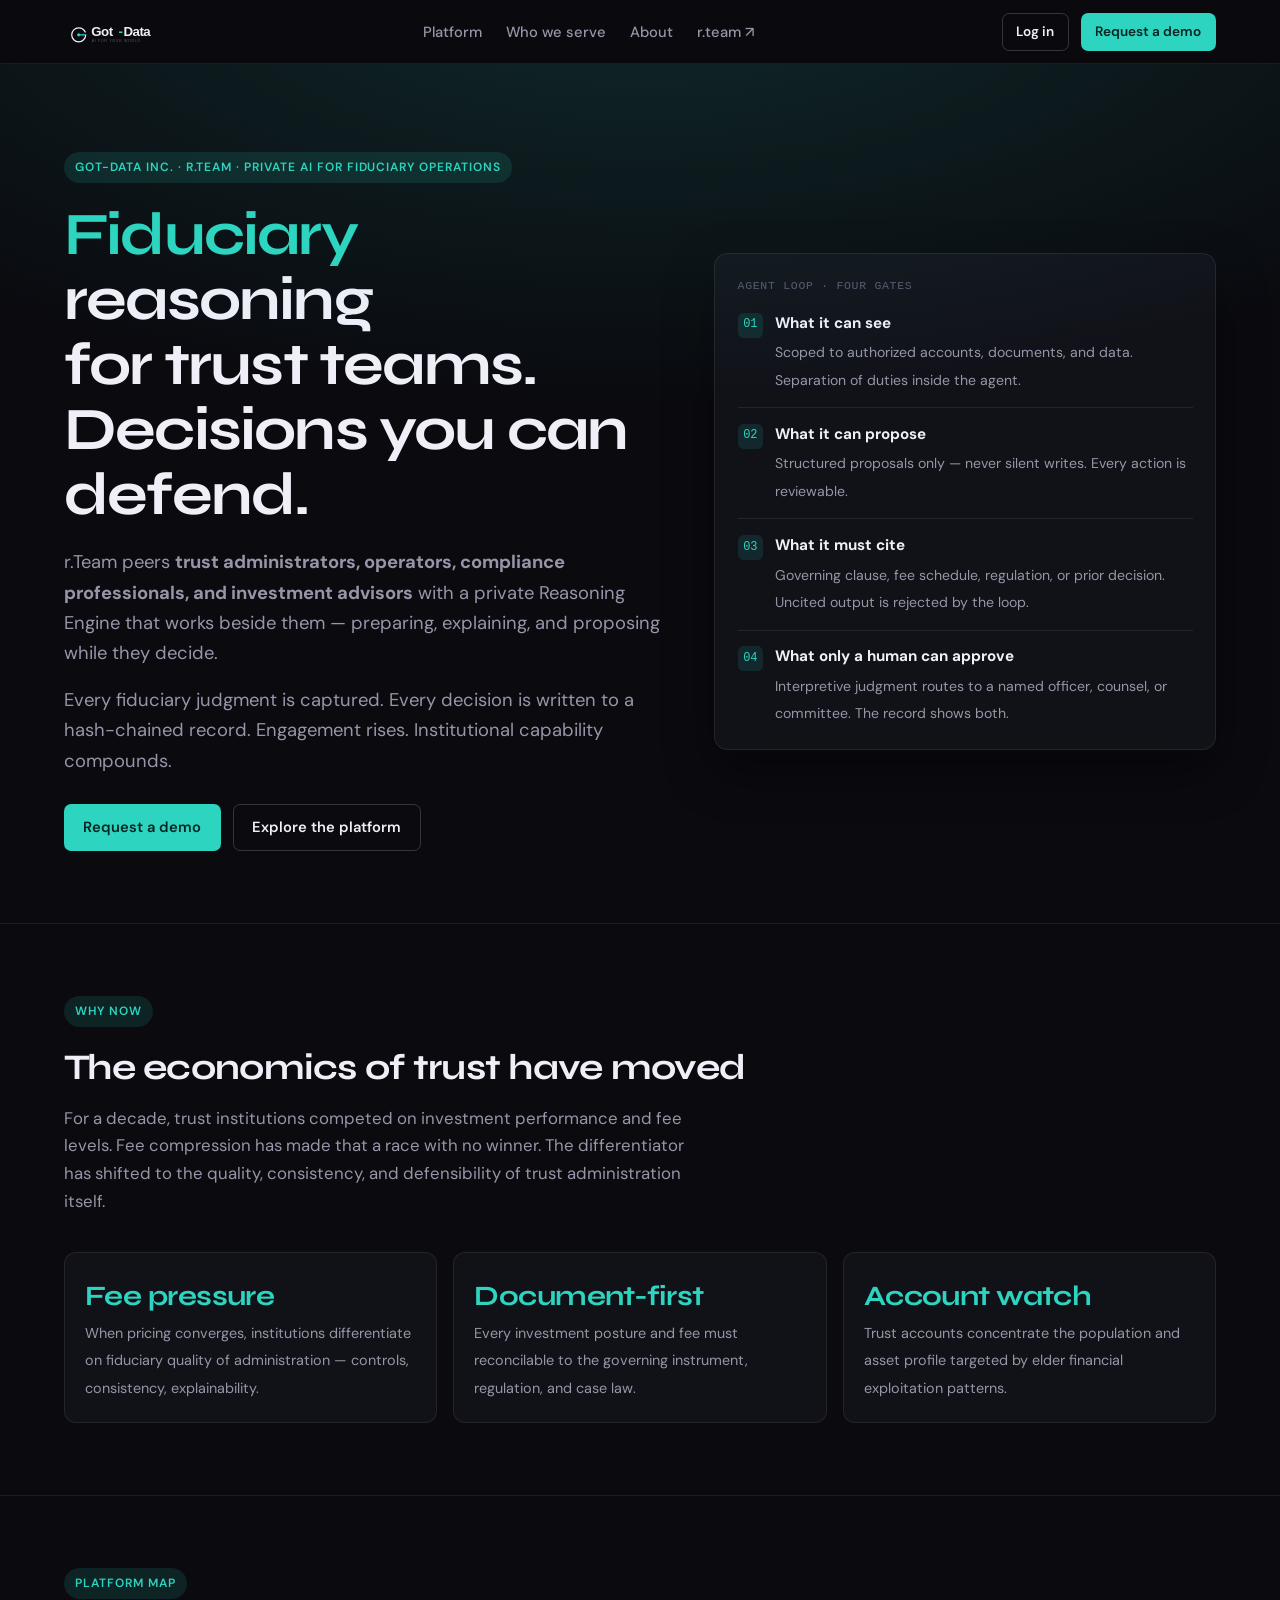
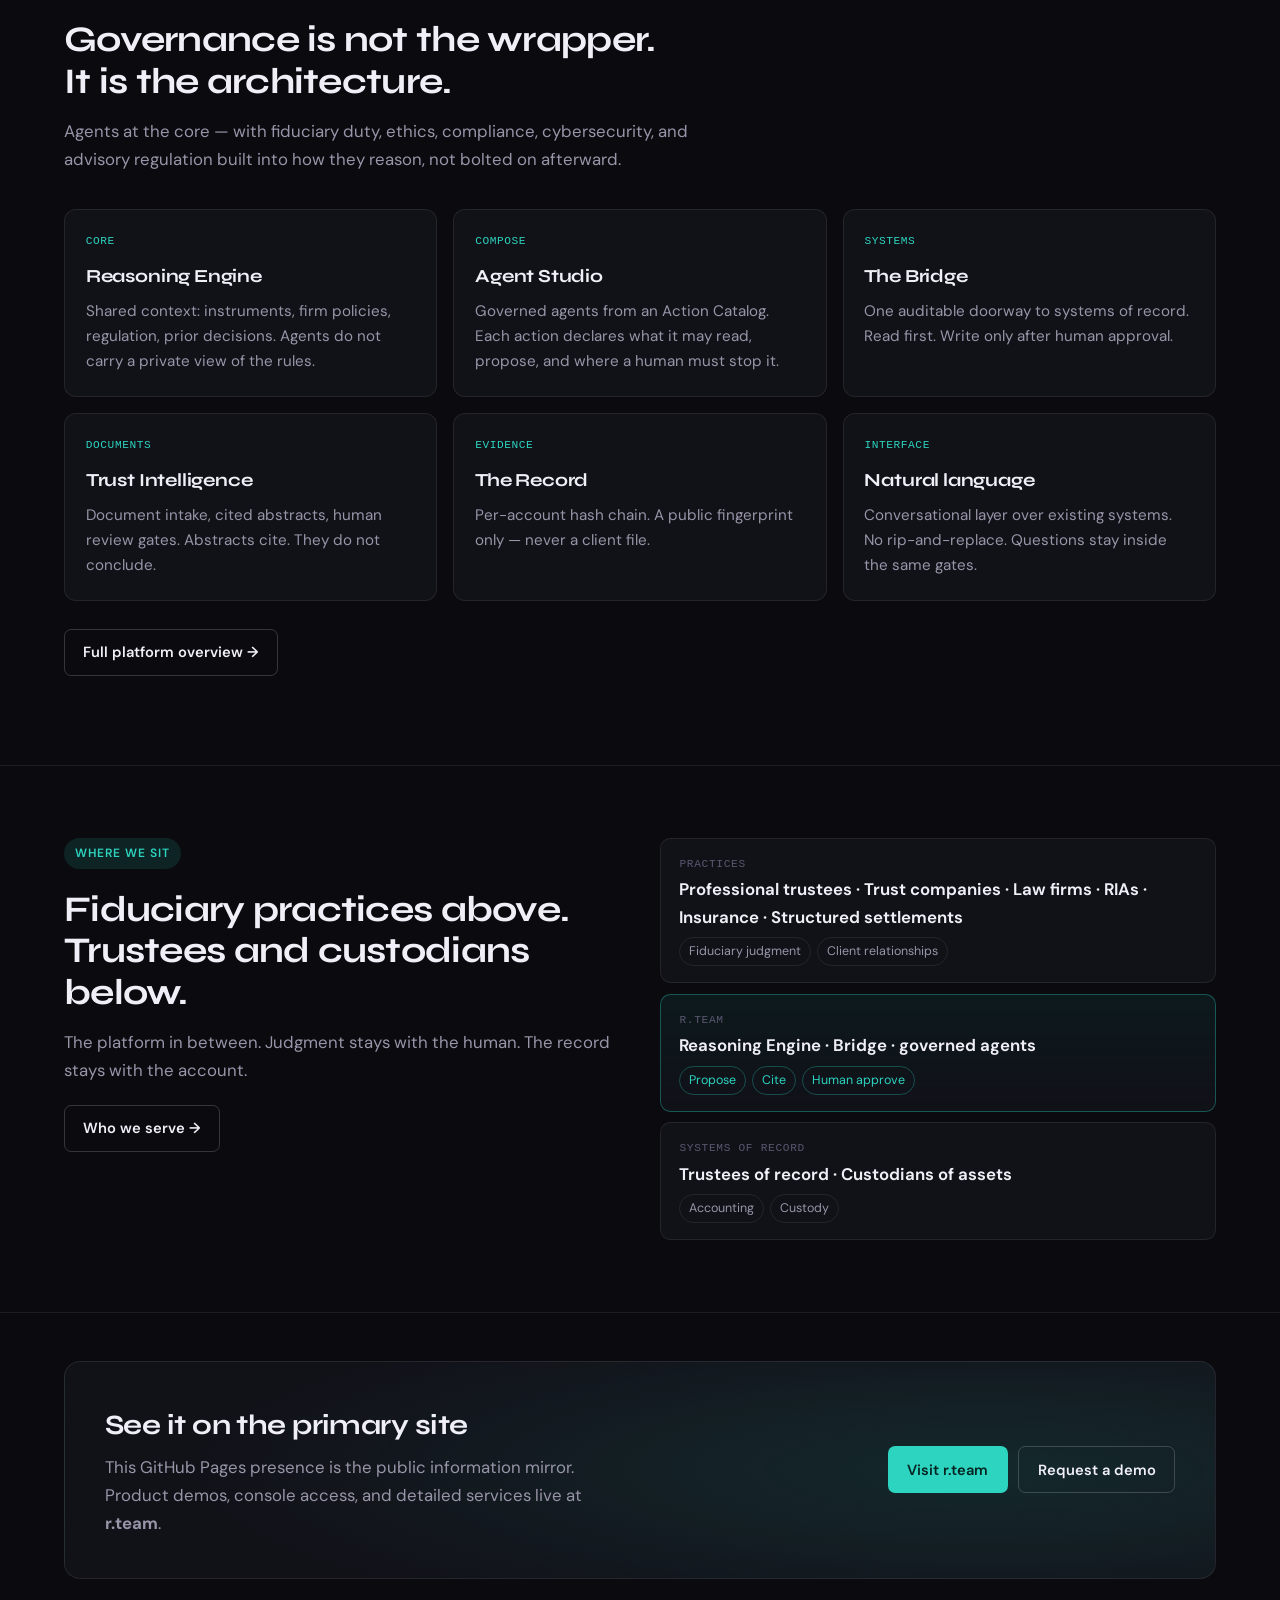
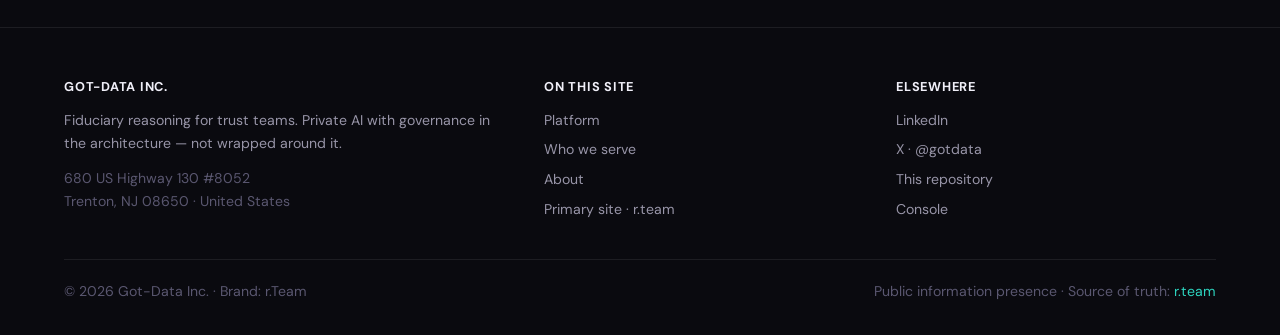
==== index.html @ 8ccc6026 "Add public Got-Data / r.Team information site Seasoned static presence for GitHub Pages: home, platf" ====
<!DOCTYPE html>
<html lang="en">
<head>
  <meta charset="utf-8" />
  <meta name="viewport" content="width=device-width, initial-scale=1" />
  <meta name="theme-color" content="#2DD4BF" />
  <title>r.Team by Got-Data | Fiduciary Reasoning for Trust Teams</title>
  <meta name="description" content="Public presence for r.Team by Got-Data Inc. — private fiduciary reasoning for trust administrators, operators, compliance, and investment advisors." />
  <meta property="og:title" content="r.Team by Got-Data | Fiduciary Reasoning for Trust Teams" />
  <meta property="og:description" content="Public presence for r.Team by Got-Data Inc. — private fiduciary reasoning for trust administrators, operators, compliance, and investment advisors." />
  <meta property="og:type" content="website" />
  <meta property="og:url" content="https://steve-rteam.github.io/got-data/index.html" />
  <meta property="og:site_name" content="r.Team by Got-Data Inc." />
  <link rel="canonical" href="https://steve-rteam.github.io/got-data/index.html" />
  <link rel="icon" href="assets/icon.svg" type="image/svg+xml" />
  <link rel="preconnect" href="https://fonts.googleapis.com" />
  <link rel="preconnect" href="https://fonts.gstatic.com" crossorigin />
  <link href="https://fonts.googleapis.com/css2?family=DM+Sans:ital,opsz,wght@0,9..40,400;0,9..40,500;0,9..40,600;0,9..40,700;1,9..40,400&family=Syne:wght@600;700;800&display=swap" rel="stylesheet" />
  <link rel="stylesheet" href="css/site.css" />
  <script type="application/ld+json">
  {{
    "@context": "https://schema.org",
    "@type": "Organization",
    "name": "Got-Data Inc.",
    "alternateName": ["Got Data", "GotData", "r.Team"],
    "url": "https://r.team",
    "description": "Fiduciary Reasoning Platform built with agents at the core — for trust companies, RIAs, family offices, and bank wealth and trust departments.",
    "logo": "https://steve-rteam.github.io/got-data/assets/logo.svg",
    "brand": {{"@type": "Brand", "name": "r.Team"}},
    "founder": {{"@type": "Person", "name": "Steve Quinn", "jobTitle": "Founder & Context Architect"}},
    "sameAs": [
      "https://www.linkedin.com/company/got-data-inc",
      "https://x.com/gotdata",
      "https://github.com/steve-rteam/got-data"
    ],
    "address": {{
      "@type": "PostalAddress",
      "streetAddress": "680 US Highway 130 #8052",
      "addressLocality": "Trenton",
      "addressRegion": "NJ",
      "postalCode": "08650",
      "addressCountry": "US"
    }}
  }}
  </script>
</head>
<body>
  <a class="skip" href="#main">Skip to main content</a>
  <header class="site-header">
    <div class="container header-inner">
      <a class="brand" href="index.html" aria-label="r.Team home">
        <img src="assets/logo.svg" alt="r.Team — Got-Data Inc." height="28" />
      </a>
      <nav class="nav" aria-label="Primary">
        <a href="platform.html">Platform</a>
        <a href="who-we-serve.html">Who we serve</a>
        <a href="about.html">About</a>
        <a href="https://r.team" rel="noopener">r.team ↗</a>
      </nav>
      <div class="header-cta">
        <a class="btn btn-ghost btn-sm" href="https://console.r.team" rel="noopener">Log in</a>
        <a class="btn btn-primary btn-sm" href="https://r.team/contact?intent=demo" rel="noopener">Request a demo</a>
      </div>
      <button class="nav-toggle" type="button" aria-expanded="false" aria-controls="mobile-nav" id="nav-toggle">Menu</button>
    </div>
    <div class="mobile-nav" id="mobile-nav" hidden>
      <a href="platform.html">Platform</a>
      <a href="who-we-serve.html">Who we serve</a>
      <a href="about.html">About</a>
      <a href="https://r.team" rel="noopener">r.team</a>
      <a href="https://r.team/contact?intent=demo" rel="noopener">Request a demo</a>
    </div>
  </header>
  <main id="main">

<section class="hero">
  <div class="container hero-grid">
    <div>
      <span class="section-label">Got-Data Inc. · r.Team · Private AI for fiduciary operations</span>
      <h1><span class="accent">Fiduciary</span> reasoning<br/>for trust teams.<br/>Decisions you can defend.</h1>
      <p class="lead">
        r.Team peers <strong>trust administrators, operators, compliance professionals, and investment advisors</strong>
        with a private Reasoning Engine that works beside them — preparing, explaining, and proposing while they decide.
      </p>
      <p class="lead">
        Every fiduciary judgment is captured. Every decision is written to a hash-chained record.
        Engagement rises. Institutional capability compounds.
      </p>
      <div class="hero-actions">
        <a class="btn btn-primary" href="https://r.team/contact?intent=demo" rel="noopener">Request a demo</a>
        <a class="btn btn-ghost" href="platform.html">Explore the platform</a>
      </div>
    </div>
    <aside class="panel" aria-label="Four fiduciary gates">
      <p class="panel-title">Agent loop · four gates</p>
      <div class="gate">
        <div class="gate-item"><div class="gate-num">01</div><div><strong>What it can see</strong><span>Scoped to authorized accounts, documents, and data. Separation of duties inside the agent.</span></div></div>
        <div class="gate-item"><div class="gate-num">02</div><div><strong>What it can propose</strong><span>Structured proposals only — never silent writes. Every action is reviewable.</span></div></div>
        <div class="gate-item"><div class="gate-num">03</div><div><strong>What it must cite</strong><span>Governing clause, fee schedule, regulation, or prior decision. Uncited output is rejected by the loop.</span></div></div>
        <div class="gate-item"><div class="gate-num">04</div><div><strong>What only a human can approve</strong><span>Interpretive judgment routes to a named officer, counsel, or committee. The record shows both.</span></div></div>
      </div>
    </aside>
  </div>
</section>

<section>
  <div class="container">
    <span class="section-label">Why now</span>
    <h2 class="h2">The economics of trust have moved</h2>
    <p class="section-intro">
      For a decade, trust institutions competed on investment performance and fee levels.
      Fee compression has made that a race with no winner. The differentiator has shifted to the
      quality, consistency, and defensibility of trust administration itself.
    </p>
    <div class="stats">
      <div class="stat"><strong>Fee pressure</strong><span>When pricing converges, institutions differentiate on fiduciary quality of administration — controls, consistency, explainability.</span></div>
      <div class="stat"><strong>Document-first</strong><span>Every investment posture and fee must reconcilable to the governing instrument, regulation, and case law.</span></div>
      <div class="stat"><strong>Account watch</strong><span>Trust accounts concentrate the population and asset profile targeted by elder financial exploitation patterns.</span></div>
    </div>
  </div>
</section>

<section>
  <div class="container">
    <span class="section-label">Platform map</span>
    <h2 class="h2">Governance is not the wrapper.<br/>It is the architecture.</h2>
    <p class="section-intro">
      Agents at the core — with fiduciary duty, ethics, compliance, cybersecurity, and advisory
      regulation built into how they reason, not bolted on afterward.
    </p>
    <div class="cards">
      <article class="card"><div class="meta">Core</div><h3>Reasoning Engine</h3><p>Shared context: instruments, firm policies, regulation, prior decisions. Agents do not carry a private view of the rules.</p></article>
      <article class="card"><div class="meta">Compose</div><h3>Agent Studio</h3><p>Governed agents from an Action Catalog. Each action declares what it may read, propose, and where a human must stop it.</p></article>
      <article class="card"><div class="meta">Systems</div><h3>The Bridge</h3><p>One auditable doorway to systems of record. Read first. Write only after human approval.</p></article>
      <article class="card"><div class="meta">Documents</div><h3>Trust Intelligence</h3><p>Document intake, cited abstracts, human review gates. Abstracts cite. They do not conclude.</p></article>
      <article class="card"><div class="meta">Evidence</div><h3>The Record</h3><p>Per-account hash chain. A public fingerprint only — never a client file.</p></article>
      <article class="card"><div class="meta">Interface</div><h3>Natural language</h3><p>Conversational layer over existing systems. No rip-and-replace. Questions stay inside the same gates.</p></article>
    </div>
    <p style="margin-top:1.75rem"><a class="btn btn-ghost" href="platform.html">Full platform overview →</a></p>
  </div>
</section>

<section>
  <div class="container split">
    <div>
      <span class="section-label">Where we sit</span>
      <h2 class="h2">Fiduciary practices above.<br/>Trustees and custodians below.</h2>
      <p class="section-intro" style="margin-bottom:1.25rem">
        The platform in between. Judgment stays with the human. The record stays with the account.
      </p>
      <a class="btn btn-ghost" href="who-we-serve.html">Who we serve →</a>
    </div>
    <div class="stack-layers" aria-label="Stack diagram">
      <div class="layer">
        <div class="label">Practices</div>
        <div class="title">Professional trustees · Trust companies · Law firms · RIAs · Insurance · Structured settlements</div>
        <div class="chips"><span class="chip">Fiduciary judgment</span><span class="chip">Client relationships</span></div>
      </div>
      <div class="layer mid">
        <div class="label">r.Team</div>
        <div class="title">Reasoning Engine · Bridge · governed agents</div>
        <div class="chips"><span class="chip">Propose</span><span class="chip">Cite</span><span class="chip">Human approve</span></div>
      </div>
      <div class="layer">
        <div class="label">Systems of record</div>
        <div class="title">Trustees of record · Custodians of assets</div>
        <div class="chips"><span class="chip">Accounting</span><span class="chip">Custody</span></div>
      </div>
    </div>
  </div>
</section>

<section class="tight">
  <div class="container">
    <div class="cta-band">
      <div>
        <h2>See it on the primary site</h2>
        <p>This GitHub Pages presence is the public information mirror. Product demos, console access, and detailed services live at <strong>r.team</strong>.</p>
      </div>
      <div style="display:flex;gap:0.65rem;flex-wrap:wrap">
        <a class="btn btn-primary" href="https://r.team" rel="noopener">Visit r.team</a>
        <a class="btn btn-ghost" href="https://r.team/contact?intent=demo" rel="noopener">Request a demo</a>
      </div>
    </div>
  </div>
</section>

  </main>
  <footer class="site-footer">
    <div class="container">
      <div class="footer-grid">
        <div>
          <h4>Got-Data Inc.</h4>
          <p style="margin:0 0 0.75rem;color:var(--text-secondary);max-width:28rem">
            Fiduciary reasoning for trust teams. Private AI with governance in the architecture —
            not wrapped around it.
          </p>
          <p style="margin:0">680 US Highway 130 #8052<br/>Trenton, NJ 08650 · United States</p>
        </div>
        <div>
          <h4>On this site</h4>
          <a href="platform.html">Platform</a>
          <a href="who-we-serve.html">Who we serve</a>
          <a href="about.html">About</a>
          <a href="https://r.team" rel="noopener">Primary site · r.team</a>
        </div>
        <div>
          <h4>Elsewhere</h4>
          <a href="https://www.linkedin.com/company/got-data-inc" rel="noopener">LinkedIn</a>
          <a href="https://x.com/gotdata" rel="noopener">X · @gotdata</a>
          <a href="https://github.com/steve-rteam/got-data" rel="noopener">This repository</a>
          <a href="https://console.r.team" rel="noopener">Console</a>
        </div>
      </div>
      <div class="footer-bottom">
        <span>© 2026 Got-Data Inc. · Brand: r.Team</span>
        <span>Public information presence · Source of truth: <a href="https://r.team">r.team</a></span>
      </div>
    </div>
  </footer>
  <script>
    const btn = document.getElementById('nav-toggle');
    const panel = document.getElementById('mobile-nav');
    if (btn && panel) {
      btn.addEventListener('click', () => {
        const open = panel.classList.toggle('open');
        panel.hidden = !open;
        btn.setAttribute('aria-expanded', open ? 'true' : 'false');
      });
    }
  </script>
</body>
</html>
---- css/site.css ----
:root {
  --bg-base: #0a0a0f;
  --bg-surface: #111118;
  --bg-elevated: #1a1a24;
  --border: rgba(255, 255, 255, 0.08);
  --border-active: rgba(255, 255, 255, 0.18);
  --text-primary: #f0eff8;
  --text-secondary: #9895a8;
  --text-muted: #5a5770;
  --accent: #2dd4bf;
  --accent-dim: rgba(45, 212, 191, 0.12);
  --accent-hover: #25b8a6;
  --coral: #f97066;
  --purple: #a78bfa;
  --font-sans: "DM Sans", ui-sans-serif, system-ui, sans-serif;
  --font-display: "Syne", ui-sans-serif, system-ui, sans-serif;
  --font-mono: ui-monospace, "Cascadia Code", "Segoe UI Mono", Consolas, monospace;
  --max: 72rem;
  --header-h: 4rem;
  --ease: 0.2s ease;
}

*, *::before, *::after { box-sizing: border-box; }
html { scroll-behavior: smooth; }
body {
  margin: 0;
  font-family: var(--font-sans);
  font-size: 1.05rem;
  line-height: 1.65;
  color: var(--text-primary);
  background: var(--bg-base);
  -webkit-font-smoothing: antialiased;
}
img { max-width: 100%; display: block; }
a { color: var(--accent); text-decoration: none; transition: color var(--ease); }
a:hover { color: var(--accent-hover); }
.skip {
  position: absolute; left: -9999px;
}
.skip:focus {
  left: 1rem; top: 1rem; z-index: 100;
  background: var(--accent); color: #0a0a0f; padding: 0.5rem 1rem; border-radius: 0.35rem;
}

.container { width: min(100% - 2.5rem, var(--max)); margin-inline: auto; }

/* Header */
.site-header {
  position: sticky; top: 0; z-index: 50;
  height: var(--header-h);
  border-bottom: 1px solid var(--border);
  background: rgba(10, 10, 15, 0.85);
  backdrop-filter: blur(14px);
}
.header-inner {
  height: var(--header-h);
  display: flex; align-items: center; justify-content: space-between; gap: 1.5rem;
}
.brand { display: flex; align-items: center; gap: 0.75rem; color: var(--text-primary); }
.brand img { height: 1.75rem; width: auto; }
.brand-mark {
  width: 2rem; height: 2rem; border-radius: 0.45rem;
  background: var(--bg-elevated); border: 1px solid var(--border);
}
.brand span { font-family: var(--font-display); font-weight: 700; letter-spacing: -0.02em; font-size: 1.1rem; }
.brand small { display: block; font-size: 0.65rem; color: var(--text-muted); font-weight: 500; letter-spacing: 0.04em; text-transform: uppercase; margin-top: -0.15rem; }

.nav { display: flex; gap: 1.5rem; align-items: center; }
.nav a { color: var(--text-secondary); font-size: 0.92rem; font-weight: 500; }
.nav a:hover, .nav a[aria-current="page"] { color: var(--text-primary); }
.header-cta { display: flex; gap: 0.75rem; align-items: center; }
.btn {
  display: inline-flex; align-items: center; justify-content: center;
  padding: 0.65rem 1.15rem; border-radius: 0.45rem; font-weight: 600; font-size: 0.92rem;
  border: 1px solid transparent; transition: background var(--ease), border-color var(--ease), color var(--ease);
}
.btn-primary { background: var(--accent); color: #062522; }
.btn-primary:hover { background: var(--accent-hover); color: #062522; }
.btn-ghost { background: transparent; color: var(--text-primary); border-color: var(--border-active); }
.btn-ghost:hover { border-color: var(--accent); color: var(--accent); }
.btn-sm { padding: 0.45rem 0.85rem; font-size: 0.85rem; }

.nav-toggle {
  display: none; background: none; border: 1px solid var(--border); color: var(--text-primary);
  border-radius: 0.4rem; padding: 0.4rem 0.55rem; cursor: pointer;
}
.mobile-nav {
  display: none; flex-direction: column; gap: 0.25rem;
  padding: 1rem 1.25rem 1.25rem; border-bottom: 1px solid var(--border);
  background: var(--bg-surface);
}
.mobile-nav.open { display: flex; }
.mobile-nav a { color: var(--text-secondary); padding: 0.55rem 0; font-weight: 500; }

@media (max-width: 860px) {
  .nav, .header-cta { display: none; }
  .nav-toggle { display: inline-flex; }
}

/* Hero */
.hero {
  position: relative;
  padding: 5.5rem 0 4.5rem;
  overflow: hidden;
  border-bottom: 1px solid var(--border);
}
.hero::before {
  content: "";
  position: absolute; inset: 0;
  background: radial-gradient(ellipse 80% 50% at 50% -10%, rgba(45, 212, 191, 0.15), transparent);
  pointer-events: none;
}
.section-label {
  display: inline-block;
  font-size: 0.75rem; font-weight: 600; letter-spacing: 0.08em; text-transform: uppercase;
  color: var(--accent); background: var(--accent-dim);
  padding: 0.35rem 0.7rem; border-radius: 999px; margin-bottom: 1.25rem;
}
.hero h1 {
  font-family: var(--font-display);
  font-size: clamp(2.4rem, 5vw, 3.75rem);
  line-height: 1.08; letter-spacing: -0.03em; font-weight: 700;
  margin: 0 0 1.25rem; max-width: 16ch;
}
.hero h1 .accent { color: var(--accent); }
.lead {
  font-size: 1.15rem; color: var(--text-secondary); max-width: 42rem; margin: 0 0 1rem;
}
.hero-actions { display: flex; flex-wrap: wrap; gap: 0.75rem; margin-top: 1.75rem; }
.hero-grid {
  display: grid; grid-template-columns: 1.2fr 1fr; gap: 3rem; align-items: center;
}
@media (max-width: 900px) { .hero-grid { grid-template-columns: 1fr; } }

.panel {
  background: var(--bg-surface);
  border: 1px solid var(--border);
  border-radius: 0.85rem;
  padding: 1.35rem 1.4rem;
  box-shadow: 0 20px 50px rgba(0,0,0,0.35);
}
.panel-title {
  font-family: var(--font-mono); font-size: 0.72rem; letter-spacing: 0.06em;
  text-transform: uppercase; color: var(--text-muted); margin: 0 0 1rem;
}
.gate { display: grid; gap: 0.85rem; }
.gate-item {
  display: grid; grid-template-columns: auto 1fr; gap: 0.75rem; align-items: start;
  padding-bottom: 0.85rem; border-bottom: 1px solid var(--border);
}
.gate-item:last-child { border-bottom: 0; padding-bottom: 0; }
.gate-num {
  font-family: var(--font-mono); font-size: 0.75rem; color: var(--accent);
  background: var(--accent-dim); width: 1.6rem; height: 1.6rem;
  display: grid; place-items: center; border-radius: 0.35rem; margin-top: 0.1rem;
}
.gate-item strong { display: block; font-size: 0.95rem; margin-bottom: 0.15rem; }
.gate-item span { color: var(--text-secondary); font-size: 0.88rem; line-height: 1.45; }

/* Sections */
section { padding: 4.5rem 0; border-bottom: 1px solid var(--border); }
section.tight { padding: 3rem 0; }
.h2 {
  font-family: var(--font-display); font-size: clamp(1.7rem, 3vw, 2.25rem);
  letter-spacing: -0.02em; line-height: 1.15; margin: 0 0 1rem;
}
.section-intro { color: var(--text-secondary); max-width: 40rem; margin: 0 0 2.25rem; }

.cards {
  display: grid; grid-template-columns: repeat(3, 1fr); gap: 1rem;
}
@media (max-width: 900px) { .cards { grid-template-columns: 1fr; } }
.card {
  background: var(--bg-surface); border: 1px solid var(--border);
  border-radius: 0.75rem; padding: 1.35rem 1.3rem;
  transition: border-color var(--ease), transform var(--ease);
}
.card:hover { border-color: var(--border-active); transform: translateY(-2px); }
.card h3 {
  font-family: var(--font-display); font-size: 1.15rem; margin: 0 0 0.5rem; letter-spacing: -0.01em;
}
.card p { margin: 0; color: var(--text-secondary); font-size: 0.95rem; }
.card .meta {
  font-family: var(--font-mono); font-size: 0.7rem; letter-spacing: 0.05em;
  text-transform: uppercase; color: var(--accent); margin-bottom: 0.65rem;
}

.split {
  display: grid; grid-template-columns: 1fr 1fr; gap: 2.5rem; align-items: start;
}
@media (max-width: 800px) { .split { grid-template-columns: 1fr; } }

.stack-layers { display: grid; gap: 0.65rem; }
.layer {
  border: 1px solid var(--border); border-radius: 0.65rem; padding: 1rem 1.15rem;
  background: var(--bg-surface);
}
.layer.mid {
  border-color: rgba(45, 212, 191, 0.35);
  background: linear-gradient(180deg, rgba(45,212,191,0.08), var(--bg-surface));
}
.layer .label { font-family: var(--font-mono); font-size: 0.7rem; color: var(--text-muted); text-transform: uppercase; letter-spacing: 0.06em; }
.layer .title { font-weight: 650; margin: 0.2rem 0 0.35rem; }
.layer .chips { display: flex; flex-wrap: wrap; gap: 0.4rem; }
.chip {
  font-size: 0.78rem; color: var(--text-secondary);
  border: 1px solid var(--border); border-radius: 999px; padding: 0.2rem 0.55rem;
}
.layer.mid .chip { border-color: rgba(45,212,191,0.3); color: var(--accent); }

.quote {
  border-left: 3px solid var(--accent);
  padding: 0.25rem 0 0.25rem 1.25rem;
  color: var(--text-secondary);
  font-size: 1.08rem;
  margin: 0;
}
.founder {
  display: grid; grid-template-columns: auto 1fr; gap: 1.25rem; align-items: start;
  background: var(--bg-surface); border: 1px solid var(--border); border-radius: 0.85rem; padding: 1.5rem;
}
.avatar {
  width: 4rem; height: 4rem; border-radius: 999px;
  background: linear-gradient(135deg, var(--accent-dim), rgba(167,139,250,0.2));
  border: 1px solid var(--border); display: grid; place-items: center;
  font-family: var(--font-display); font-weight: 700; color: var(--accent); font-size: 1.2rem;
}
.founder h3 { margin: 0 0 0.15rem; font-family: var(--font-display); }
.founder .role { color: var(--accent); font-size: 0.85rem; margin-bottom: 0.65rem; }
.founder p { margin: 0; color: var(--text-secondary); font-size: 0.95rem; }

.stats {
  display: grid; grid-template-columns: repeat(3, 1fr); gap: 1rem;
}
@media (max-width: 700px) { .stats { grid-template-columns: 1fr; } }
.stat {
  padding: 1.25rem; border-radius: 0.75rem; background: var(--bg-surface); border: 1px solid var(--border);
}
.stat strong {
  display: block; font-family: var(--font-display); font-size: 1.75rem; letter-spacing: -0.02em; color: var(--accent);
}
.stat span { color: var(--text-secondary); font-size: 0.9rem; }

.cta-band {
  background:
    radial-gradient(ellipse 70% 80% at 80% 50%, rgba(45,212,191,0.12), transparent),
    var(--bg-surface);
  border: 1px solid var(--border);
  border-radius: 1rem;
  padding: 2.5rem;
  display: flex; flex-wrap: wrap; gap: 1.5rem; align-items: center; justify-content: space-between;
}
.cta-band h2 { margin: 0 0 0.4rem; font-family: var(--font-display); font-size: 1.75rem; letter-spacing: -0.02em; }
.cta-band p { margin: 0; color: var(--text-secondary); max-width: 32rem; }

/* Footer */
.site-footer {
  padding: 3rem 0 2rem;
  color: var(--text-muted); font-size: 0.88rem;
}
.footer-grid {
  display: grid; grid-template-columns: 1.4fr 1fr 1fr; gap: 2rem;
  margin-bottom: 2rem;
}
@media (max-width: 700px) { .footer-grid { grid-template-columns: 1fr; } }
.footer-grid h4 {
  color: var(--text-primary); font-size: 0.8rem; text-transform: uppercase;
  letter-spacing: 0.06em; margin: 0 0 0.75rem;
}
.footer-grid a { display: block; color: var(--text-secondary); margin-bottom: 0.4rem; }
.footer-grid a:hover { color: var(--accent); }
.footer-bottom {
  border-top: 1px solid var(--border); padding-top: 1.25rem;
  display: flex; flex-wrap: wrap; gap: 0.75rem; justify-content: space-between;
}

.page-hero { padding: 3.5rem 0 2rem; border-bottom: 1px solid var(--border); }
.page-hero h1 {
  font-family: var(--font-display); font-size: clamp(2rem, 4vw, 2.8rem);
  letter-spacing: -0.03em; margin: 0 0 0.85rem; line-height: 1.1;
}
.crumbs { font-size: 0.85rem; color: var(--text-muted); margin-bottom: 1rem; }
.crumbs a { color: var(--text-secondary); }

.list-check { list-style: none; padding: 0; margin: 0; }
.list-check li {
  position: relative; padding-left: 1.4rem; margin-bottom: 0.65rem; color: var(--text-secondary);
}
.list-check li::before {
  content: ""; position: absolute; left: 0; top: 0.55rem;
  width: 0.45rem; height: 0.45rem; border-radius: 999px; background: var(--accent);
}

code, .mono { font-family: var(--font-mono); font-size: 0.88em; }
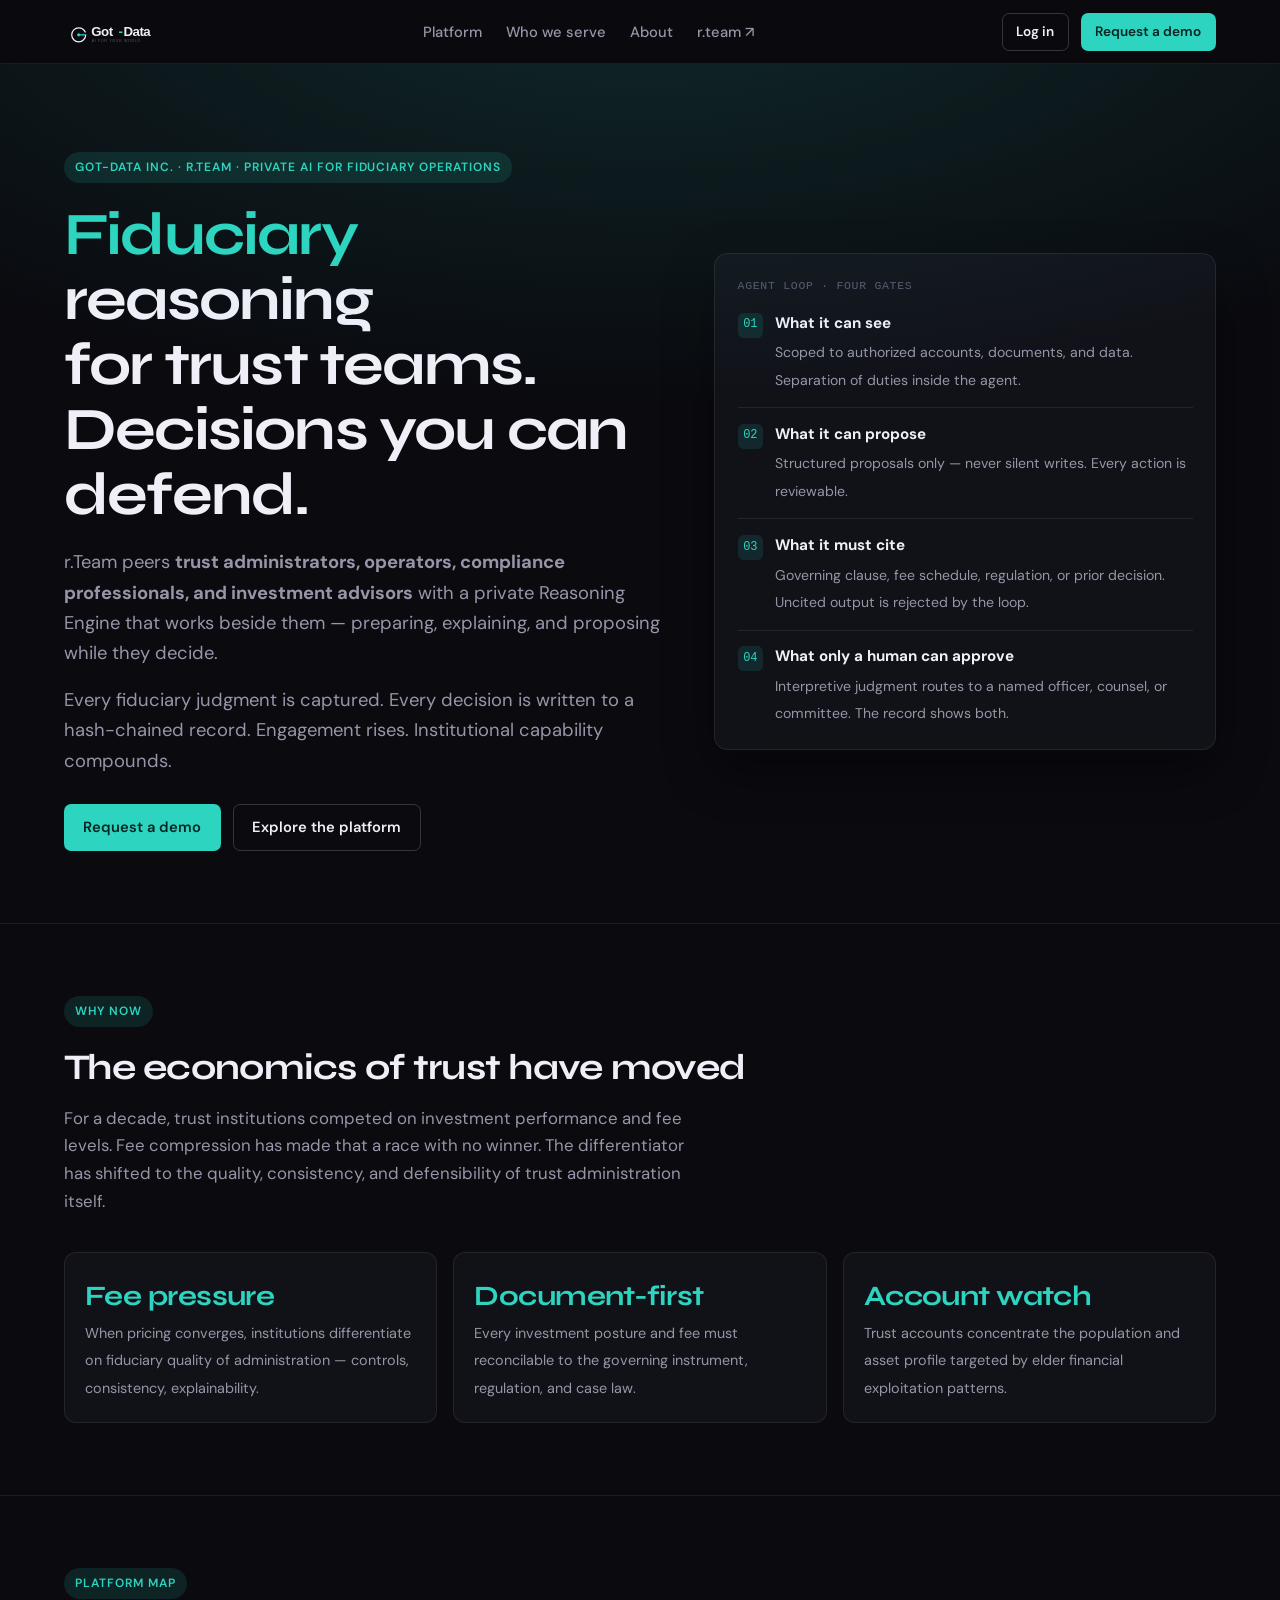
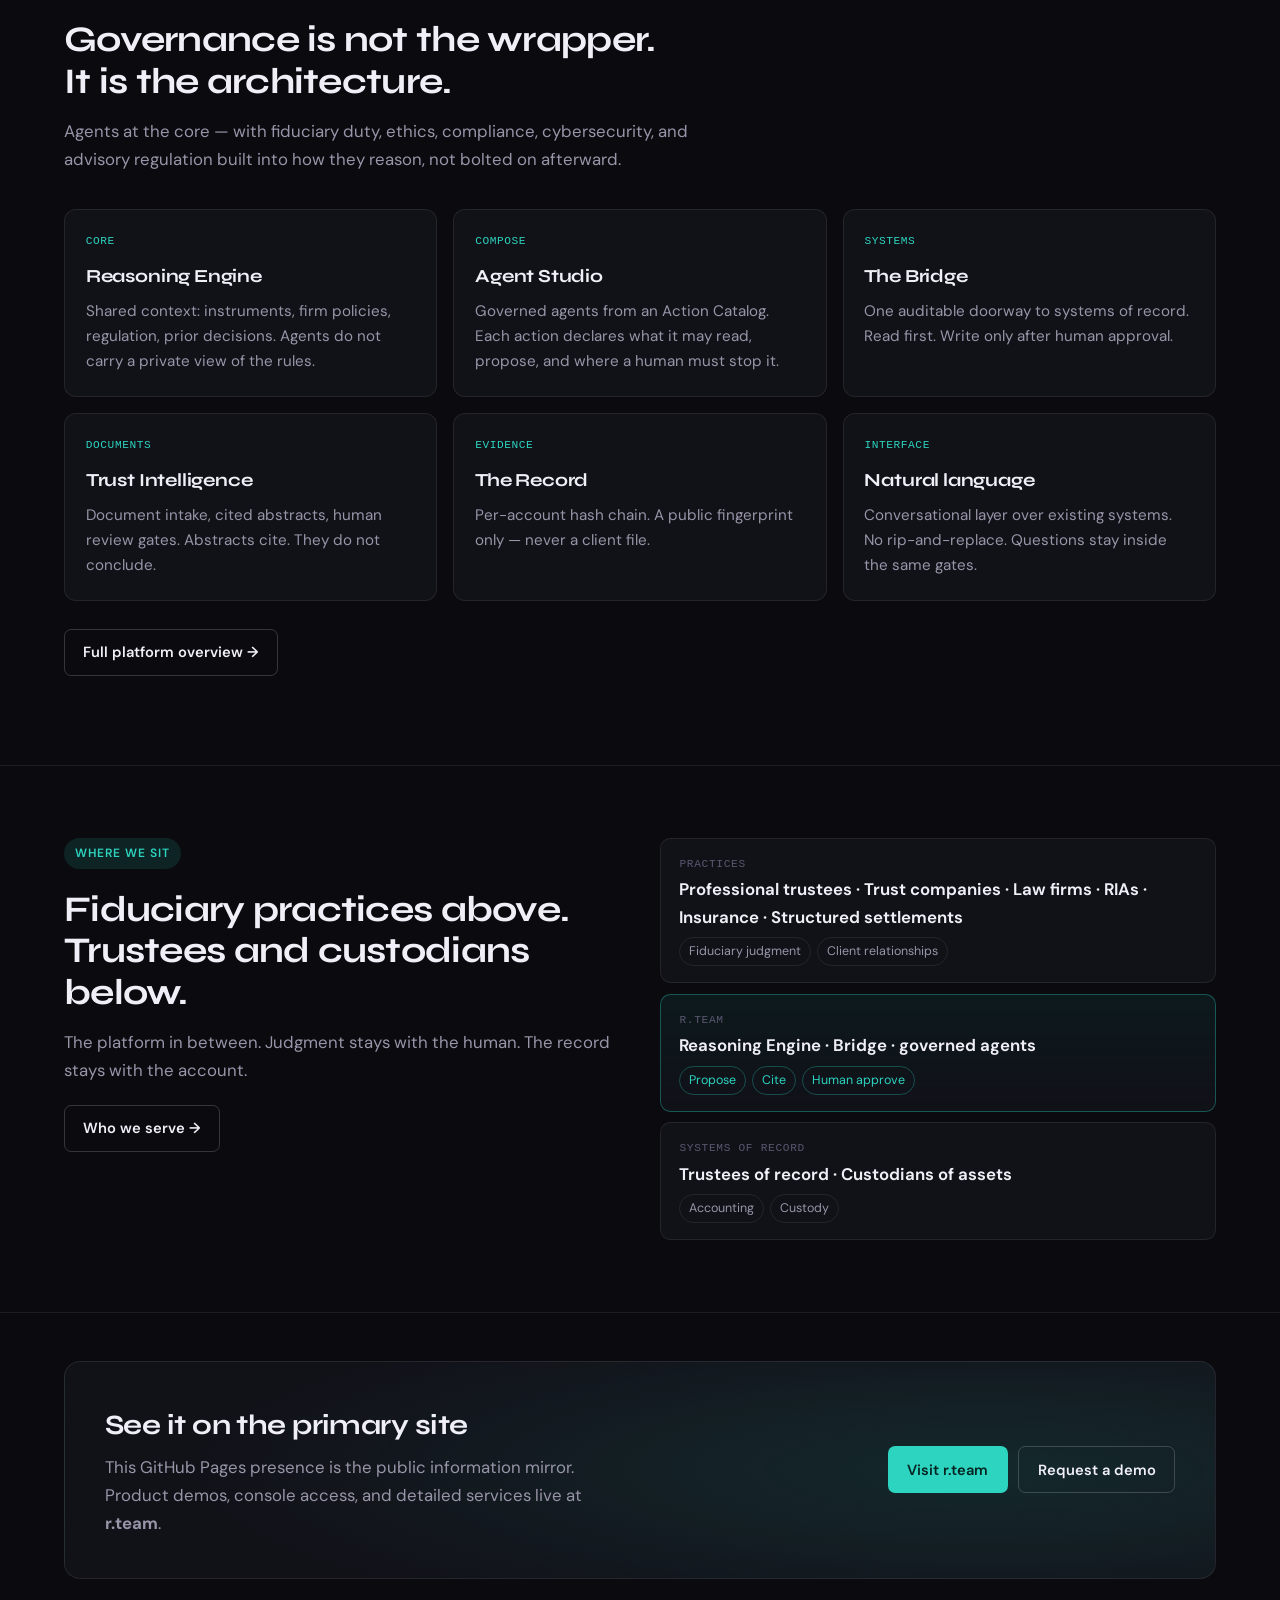
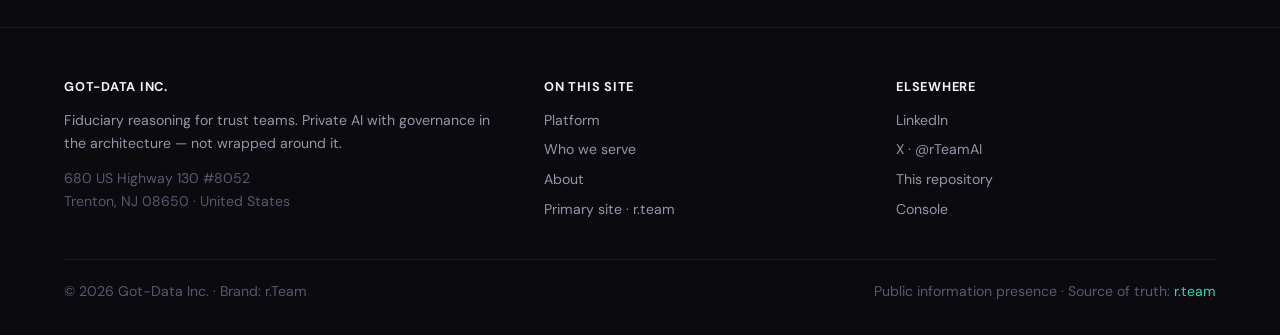
==== commit 962f5852: "Update X handle from @gotdata to @rTeamAI" ====
--- a/index.html
+++ b/index.html
@@ -30,7 +30,7 @@
     "founder": {{"@type": "Person", "name": "Steve Quinn", "jobTitle": "Founder & Context Architect"}},
     "sameAs": [
       "https://www.linkedin.com/company/got-data-inc",
-      "https://x.com/gotdata",
+      "https://x.com/rTeamAI",
       "https://github.com/steve-rteam/got-data"
     ],
     "address": {{
@@ -207,7 +207,7 @@
         <div>
           <h4>Elsewhere</h4>
           <a href="https://www.linkedin.com/company/got-data-inc" rel="noopener">LinkedIn</a>
-          <a href="https://x.com/gotdata" rel="noopener">X · @gotdata</a>
+          <a href="https://x.com/rTeamAI" rel="noopener">X · @rTeamAI</a>
           <a href="https://github.com/steve-rteam/got-data" rel="noopener">This repository</a>
           <a href="https://console.r.team" rel="noopener">Console</a>
         </div>
